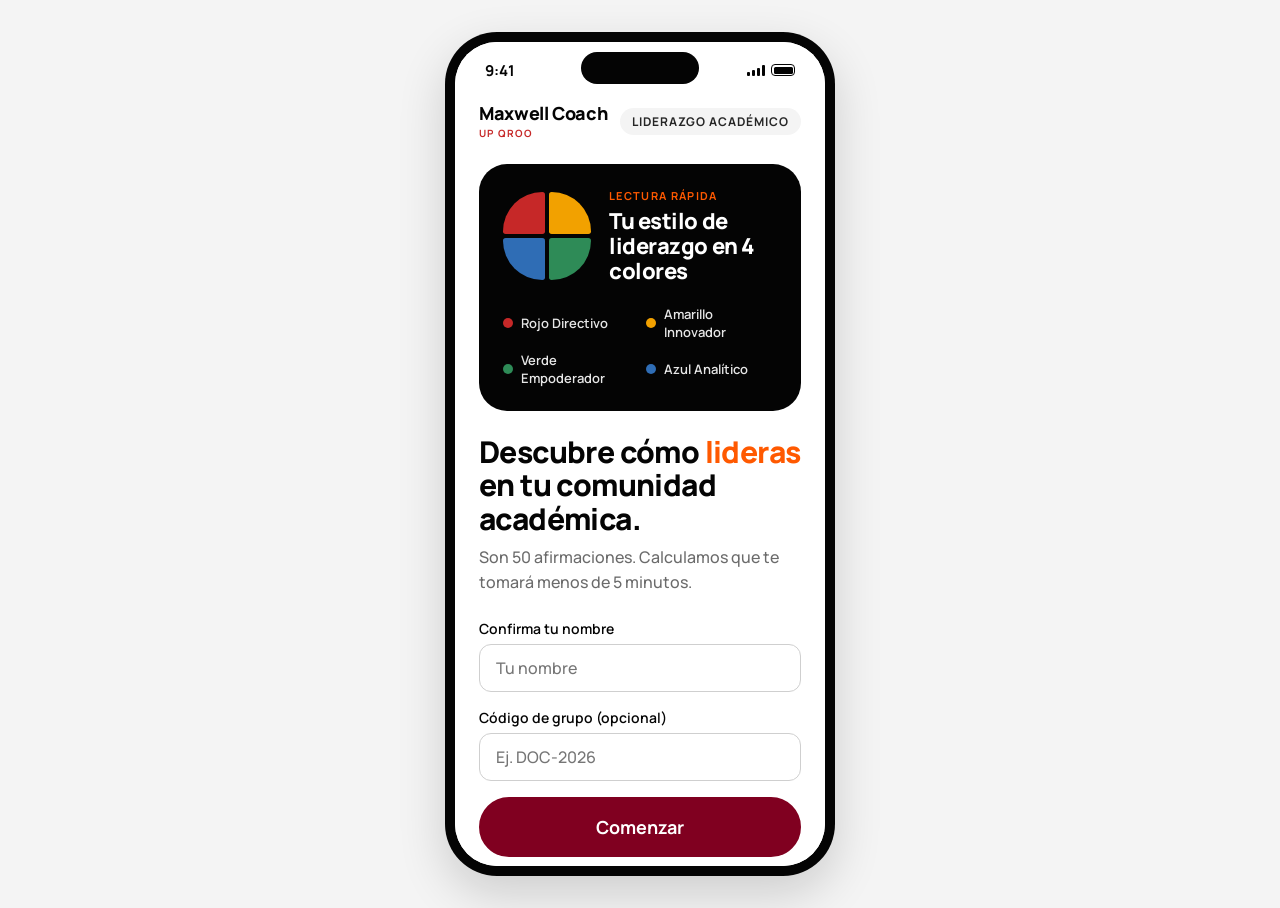
==== docs/index.html @ 93c628fa "Implementar Maxwell Coach como sitio estático para GitHub Pages App en docs/ (HTML, CSS y JS sin dep" ====
<!DOCTYPE html>
<html lang="es-MX">
<head>
<meta charset="utf-8">
<meta name="viewport" content="width=device-width, initial-scale=1, viewport-fit=cover">
<meta name="theme-color" content="#FFFFFF">
<meta name="description" content="Maxwell Coach · UP QROO. Descubre tu estilo de liderazgo académico en 4 colores.">
<title>Maxwell Coach · Liderazgo académico</title>
<link rel="icon" href="data:image/svg+xml,%3Csvg xmlns='http://www.w3.org/2000/svg' viewBox='0 0 88 88'%3E%3Cpath fill='%23C62828' d='M42 42H0A42 42 0 0 1 42 0z'/%3E%3Cpath fill='%23F2A100' d='M46 42V0a42 42 0 0 1 42 42z'/%3E%3Cpath fill='%232F6DB5' d='M42 46v42A42 42 0 0 1 0 46z'/%3E%3Cpath fill='%232E8B57' d='M46 46h42a42 42 0 0 1-42 42z'/%3E%3C/svg%3E">
<link rel="stylesheet" href="styles.css">
<script src="config.js"></script>
<script src="app.js" defer></script>
</head>
<body>
<div id="mx-app">
  <div class="device">
    <div class="screen">
      <div class="notch"></div>
      <div class="statusbar" id="statusbar">
        <span>9:41</span>
        <span style="display:flex;align-items:center;gap:6px">
          <span style="display:flex;align-items:flex-end;gap:2px;height:11px"><span style="width:3px;height:4px;background:currentColor;border-radius:1px"></span><span style="width:3px;height:6px;background:currentColor;border-radius:1px"></span><span style="width:3px;height:8px;background:currentColor;border-radius:1px"></span><span style="width:3px;height:11px;background:currentColor;border-radius:1px"></span></span>
          <span style="width:24px;height:12px;border:1.5px solid currentColor;border-radius:4px;padding:1.5px;display:flex"><span style="flex:1;background:currentColor;border-radius:1.5px"></span></span>
        </span>
      </div>
      <div id="view" class="view"></div>
    </div>
  </div>
</div>
<div id="mx-report"></div>
<noscript><p style="padding:24px;font-family:sans-serif">Maxwell Coach necesita JavaScript para funcionar.</p></noscript>
</body>
</html>
---- docs/styles.css ----
/* Manrope, incluida para no depender de Google Fonts */
@font-face{font-family:"Manrope";font-style:normal;font-weight:200 800;font-display:swap;src:url("fonts/manrope-latin-ext.woff2") format("woff2");unicode-range:U+0100-02BA,U+02BD-02C5,U+02C7-02CC,U+02CE-02D7,U+02DD-02FF,U+0304,U+0308,U+0329,U+1D00-1DBF,U+1E00-1E9F,U+1EF2-1EFF,U+2020,U+20A0-20AB,U+20AD-20C4,U+2113,U+2C60-2C7F,U+A720-A7FF}
@font-face{font-family:"Manrope";font-style:normal;font-weight:200 800;font-display:swap;src:url("fonts/manrope-latin.woff2") format("woff2");unicode-range:U+0000-00FF,U+0131,U+0152-0153,U+02BB-02BC,U+02C6,U+02DA,U+02DC,U+0304,U+0308,U+0329,U+2000-206F,U+20AC,U+2122,U+2191,U+2193,U+2212,U+2215,U+FEFF,U+FFFD}

/* Tokens · sistema de diseño Anáhuac Mayab */
:root{
  --orange:#FF5900;--orange-600:#E04E00;--orange-700:#B83F00;--orange-100:#FFE9DD;--orange-50:#FFF5EF;
  --rich-black:#040404;--raisin-black:#262626;--spanish-gray:#9C9C9C;--white:#FFFFFF;
  --gray-100:#F4F4F4;--gray-200:#E6E6E6;--gray-300:#CFCFCF;--gray-600:#6B6B6B;
  --success:#2E8B57;--warning:#F2A100;--danger:#C62828;--info:#2F6DB5;
  --guinda:#800020;
  --text-strong:var(--rich-black);--text-body:var(--raisin-black);--text-muted:var(--gray-600);
  --border-strong:var(--gray-300);--focus-ring:rgba(255,89,0,.35);
  --radius-md:12px;--radius-lg:20px;--radius-xl:28px;--radius-pill:999px;
  --shadow-lg:0 18px 48px rgba(4,4,4,.16);
  --ease:cubic-bezier(.2,.7,.2,1);--dur-fast:150ms;
  --font-sans:"Manrope",system-ui,-apple-system,"Segoe UI",Helvetica,Arial,sans-serif;
}

*,*::before,*::after{box-sizing:border-box}
html,body{margin:0}
body{background:var(--gray-100);font-family:var(--font-sans);color:var(--text-body);-webkit-font-smoothing:antialiased}
button{font-family:var(--font-sans)}
h1,h2,p{margin:0}

/* Marco de teléfono (escritorio) */
#mx-app{min-height:100vh;display:flex;align-items:center;justify-content:center;padding:32px 16px;background:var(--gray-100)}
.device{position:relative;width:390px;height:844px;border-radius:52px;background:var(--rich-black);padding:10px;box-shadow:var(--shadow-lg);flex:none}
.screen{position:relative;width:100%;height:100%;border-radius:42px;overflow:hidden;background:var(--white);display:flex;flex-direction:column;user-select:none;-webkit-user-select:none}
.notch{position:absolute;top:10px;left:50%;transform:translateX(-50%);width:118px;height:32px;border-radius:999px;background:var(--rich-black);z-index:60}
.statusbar{height:50px;flex:none;display:flex;align-items:center;justify-content:space-between;padding:6px 30px 0;font:700 15px var(--font-sans);color:#040404;background:#FFFFFF;z-index:50}
.view{flex:1;min-height:0;display:flex;flex-direction:column}
.view>*{flex:1;min-height:0}

/* En el teléfono la app ocupa toda la pantalla, sin marco */
@media (max-width:500px),(max-height:700px) and (max-width:900px){
  #mx-app{padding:0;min-height:100dvh;align-items:stretch}
  .device{width:100%;height:100dvh;border-radius:0;padding:0;box-shadow:none;background:transparent}
  .screen{border-radius:0}
  .notch,.statusbar{display:none}
  .view{padding-top:env(safe-area-inset-top);padding-bottom:env(safe-area-inset-bottom)}
}

/* Componentes del sistema de diseño */
.btn{display:inline-flex;align-items:center;justify-content:center;gap:8px;font-family:var(--font-sans);font-weight:700;font-size:16px;padding:12px 26px;border-radius:var(--radius-pill);cursor:pointer;text-decoration:none;transition:all var(--dur-fast) var(--ease);background:var(--orange);color:#fff;border:2px solid var(--orange)}
.btn-sm{font-size:14px;padding:8px 18px}
.btn-lg{font-size:18px;padding:16px 34px}
.btn-outline{background:transparent;color:var(--orange)}
.btn-ghost{background:transparent;color:var(--orange);border-color:transparent}
.btn-guinda,.btn-guinda:hover{background:var(--guinda);border-color:var(--guinda);color:#fff}
.btn-full{width:100%}
.btn:focus-visible,.icon-btn:focus-visible,.link-btn:focus-visible{outline:none;box-shadow:0 0 0 4px var(--focus-ring)}

.badge{display:inline-block;font:700 12px var(--font-sans);letter-spacing:.08em;text-transform:uppercase;padding:5px 12px;border-radius:var(--radius-pill);background:var(--gray-100);color:var(--raisin-black)}

.field{display:flex;flex-direction:column;gap:6px;font-family:var(--font-sans)}
.field>span:first-child{font-size:14px;font-weight:600;color:var(--text-strong)}
.field input{font:500 16px var(--font-sans);padding:12px 16px;border-radius:var(--radius-md);border:1.5px solid var(--border-strong);outline:none;color:var(--text-strong);background:#fff;transition:all var(--dur-fast) var(--ease);user-select:text;-webkit-user-select:text}
.field input:focus{border-color:var(--orange);box-shadow:0 0 0 4px var(--focus-ring)}
.field.has-error input{border-color:var(--danger)}
.field .err{font-size:12px;color:var(--danger)}

.eyebrow{font:700 11px var(--font-sans);letter-spacing:.12em;text-transform:uppercase}

.icon-btn{width:44px;height:44px;border-radius:999px;border:0;display:flex;align-items:center;justify-content:center;cursor:pointer;flex:none}
.icon-btn.dark{background:var(--raisin-black);color:var(--white)}
.icon-btn.light{background:var(--gray-100);color:var(--rich-black)}

.link-btn{align-self:center;border:0;background:transparent;padding:6px 10px;font:700 13px var(--font-sans);color:var(--text-muted);cursor:pointer;border-radius:8px}

.scroll{overflow-y:auto;-webkit-overflow-scrolling:touch}

/* Cuestionario */
.swipe-card{position:absolute;inset:0;border-radius:28px;padding:28px;display:flex;flex-direction:column;justify-content:space-between;cursor:grab;touch-action:none;box-shadow:0 24px 48px rgba(0,0,0,.45);transition:transform 280ms var(--ease)}
.swipe-card.dragging{transition:none;cursor:grabbing}
.stamp{position:absolute;top:24px;border-radius:12px;padding:6px 12px;font:800 18px var(--font-sans);letter-spacing:.06em;text-transform:uppercase;background:var(--white);pointer-events:none;opacity:0}
.answer-btn{width:68px;height:68px;border-radius:999px;display:flex;align-items:center;justify-content:center;cursor:pointer;transition:transform 150ms var(--ease),background 150ms var(--ease)}
.answer-btn.no{border:2px solid #4a4a4a;background:var(--raisin-black);color:var(--white)}
.answer-btn.yes{border:2px solid var(--orange);background:var(--orange);color:var(--white)}

/* Perfil */
.wedge{cursor:pointer;transition:opacity 150ms}
.style-row{display:grid;grid-template-columns:14px minmax(0,1fr) 44px 16px;align-items:center;gap:12px;padding:16px 0;border:0;border-bottom:1px solid var(--gray-200);background:transparent;cursor:pointer;text-align:left;font-family:var(--font-sans);width:100%}

select.group-select{height:48px;border-radius:12px;border:1.5px solid var(--gray-200);padding:0 14px;font:600 15px var(--font-sans);background:var(--white);color:var(--rich-black)}

/* Hover solo con cursor, para que no se quede pegado en pantallas táctiles */
@media (hover:hover){
  .btn-primary:hover{background:var(--orange-600);border-color:var(--orange-600)}
  .btn-outline:hover{background:var(--orange);color:#fff}
  .icon-btn.dark:hover{background:#3a3a3a}
  .icon-btn.light:hover{background:var(--gray-200)}
  .link-btn:hover{color:var(--guinda)}
  .answer-btn.no:hover{background:#3a3a3a}
  .answer-btn.yes:hover{background:var(--orange-600)}
  .wedge:hover{opacity:.85}
  .style-row:hover{background:var(--orange-50)}
}

/* Reporte PDF */
@page{margin:14mm}
#mx-report{display:none;width:100%;background:#fff;color:#040404;font-family:var(--font-sans)}
@media print{
  html,body{background:#fff!important}
  #mx-app{display:none!important}
  #mx-report{display:block!important}
  *{-webkit-print-color-adjust:exact;print-color-adjust:exact}
}
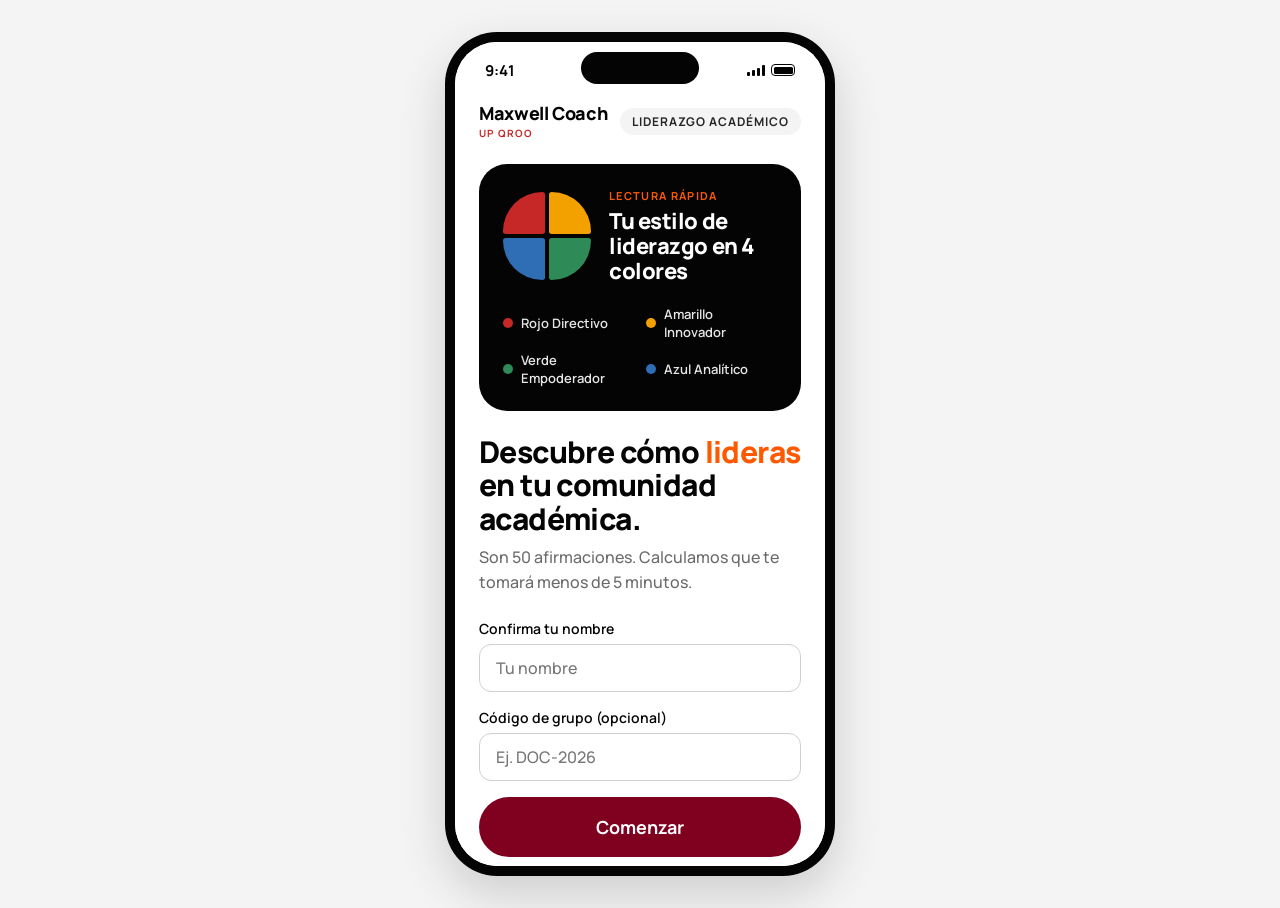
==== commit 9e9ea1df: "Borrar datos: pedirlo por GET, avisar si el script es viejo e ignorar filas incompletas El script an" ====
--- a/docs/index.html
+++ b/docs/index.html
@@ -7,9 +7,9 @@
 <meta name="description" content="Maxwell Coach · UP QROO. Descubre tu estilo de liderazgo académico en 4 colores.">
 <title>Maxwell Coach · Liderazgo académico</title>
 <link rel="icon" href="data:image/svg+xml,%3Csvg xmlns='http://www.w3.org/2000/svg' viewBox='0 0 88 88'%3E%3Cpath fill='%23C62828' d='M42 42H0A42 42 0 0 1 42 0z'/%3E%3Cpath fill='%23F2A100' d='M46 42V0a42 42 0 0 1 42 42z'/%3E%3Cpath fill='%232F6DB5' d='M42 46v42A42 42 0 0 1 0 46z'/%3E%3Cpath fill='%232E8B57' d='M46 46h42a42 42 0 0 1-42 42z'/%3E%3C/svg%3E">
-<link rel="stylesheet" href="styles.css">
-<script src="config.js"></script>
-<script src="app.js" defer></script>
+<link rel="stylesheet" href="styles.css?v=5">
+<script src="config.js?v=5"></script>
+<script src="app.js?v=5" defer></script>
 </head>
 <body>
 <div id="mx-app">
--- a/docs/styles.css
+++ b/docs/styles.css
@@ -49,6 +49,9 @@
 .btn-ghost{background:transparent;color:var(--orange);border-color:transparent}
 .btn-guinda,.btn-guinda:hover{background:var(--guinda);border-color:var(--guinda);color:#fff}
 .btn-full{width:100%}
+.btn-danger{background:var(--danger);border-color:var(--danger);color:#fff}
+.btn-danger-outline{color:var(--danger);border-color:var(--danger)}
+.btn:disabled{opacity:.45;cursor:not-allowed}
 .btn:focus-visible,.icon-btn:focus-visible,.link-btn:focus-visible{outline:none;box-shadow:0 0 0 4px var(--focus-ring)}
 
 .badge{display:inline-block;font:700 12px var(--font-sans);letter-spacing:.08em;text-transform:uppercase;padding:5px 12px;border-radius:var(--radius-pill);background:var(--gray-100);color:var(--raisin-black)}
@@ -82,12 +85,14 @@
 .wedge{cursor:pointer;transition:opacity 150ms}
 .style-row{display:grid;grid-template-columns:14px minmax(0,1fr) 44px 16px;align-items:center;gap:12px;padding:16px 0;border:0;border-bottom:1px solid var(--gray-200);background:transparent;cursor:pointer;text-align:left;font-family:var(--font-sans);width:100%}
 
-select.group-select{height:48px;border-radius:12px;border:1.5px solid var(--gray-200);padding:0 14px;font:600 15px var(--font-sans);background:var(--white);color:var(--rich-black)}
+/* Lista de grupos del panel */
+.group-item{display:grid;grid-template-columns:minmax(0,1fr) auto 16px;align-items:center;gap:12px;padding:16px 4px;border:0;border-bottom:1px solid var(--gray-200);background:transparent;cursor:pointer;text-align:left;font-family:var(--font-sans);width:100%}
 
 /* Hover solo con cursor, para que no se quede pegado en pantallas táctiles */
 @media (hover:hover){
   .btn-primary:hover{background:var(--orange-600);border-color:var(--orange-600)}
-  .btn-outline:hover{background:var(--orange);color:#fff}
+  .btn-outline:hover:not(:disabled){background:var(--orange);color:#fff}
+  .btn-danger-outline:hover:not(:disabled){background:var(--danger);color:#fff}
   .icon-btn.dark:hover{background:#3a3a3a}
   .icon-btn.light:hover{background:var(--gray-200)}
   .link-btn:hover{color:var(--guinda)}
@@ -95,6 +100,7 @@
   .answer-btn.yes:hover{background:var(--orange-600)}
   .wedge:hover{opacity:.85}
   .style-row:hover{background:var(--orange-50)}
+  .group-item:hover{background:var(--orange-50)}
 }
 
 /* Reporte PDF */
